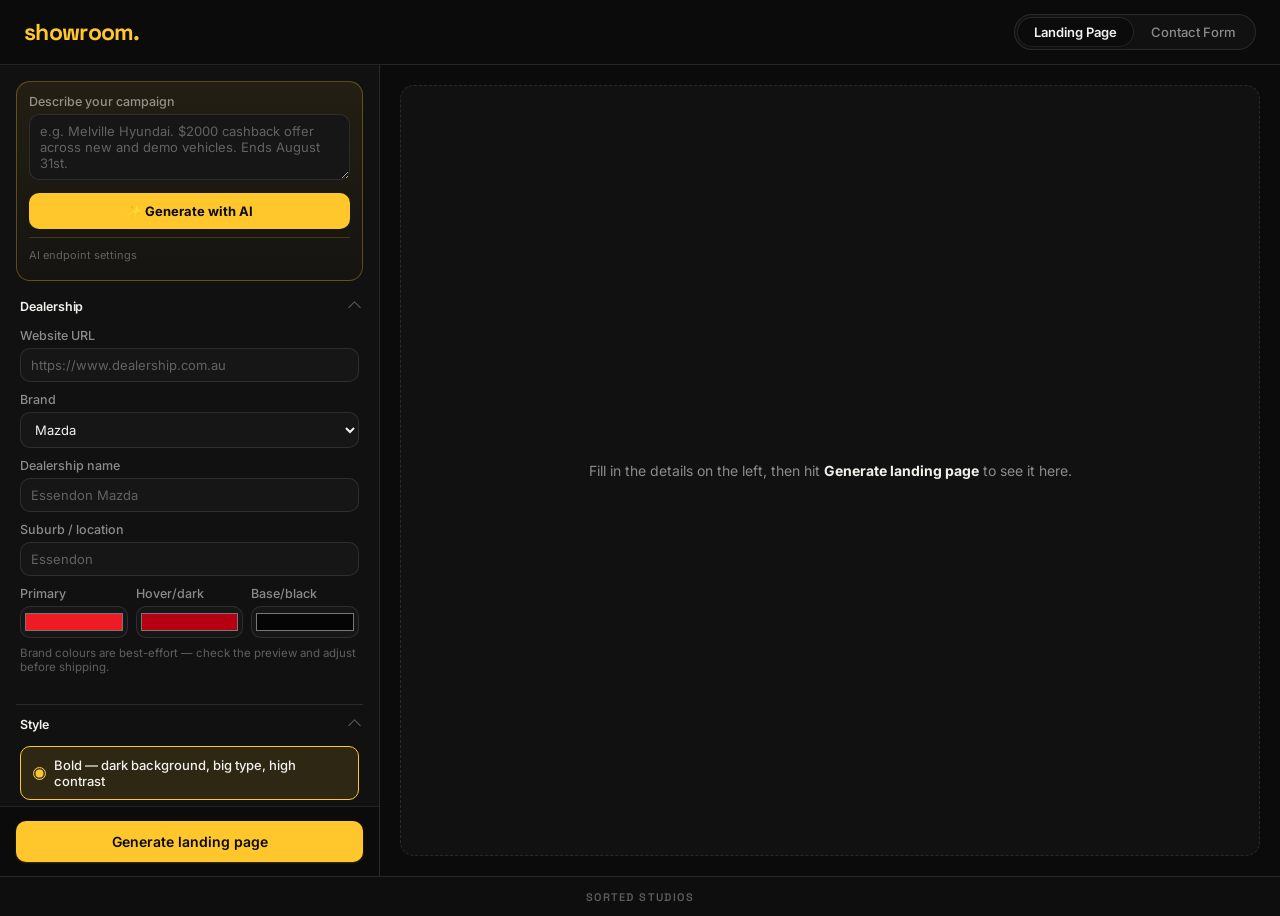
==== index.html @ 216605c6 "Add AI campaign-brief auto-fill: Cloudflare Worker (Workers AI) + wizard integration" ====
<!DOCTYPE html>
<html lang="en">
<head>
<meta charset="UTF-8">
<meta name="viewport" content="width=device-width, initial-scale=1.0">
<title>showroom. — by sorted.</title>
<link rel="preconnect" href="https://fonts.googleapis.com">
<link rel="preconnect" href="https://fonts.gstatic.com" crossorigin>
<link href="https://fonts.googleapis.com/css2?family=Space+Grotesk:wght@500;600;700&family=Inter:wght@400;500;600&display=swap" rel="stylesheet">
<link rel="stylesheet" href="css/app.css">
<link rel="icon" href="assets/sorted-mark.svg">
</head>
<body>

<header class="app-header">
    <span class="brand-name">showroom.</span>
    <nav class="tabs">
        <button class="tab-btn active" data-tab="landing">Landing Page</button>
        <button class="tab-btn" data-tab="form">Contact Form</button>
    </nav>
</header>

<main>

<!-- ============ LANDING PAGE TAB ============ -->
<section id="panel-landing" class="tab-panel active app-grid">
    <div class="form-col">
        <div class="form-col-scroll">

        <div class="ai-brief">
            <label>Describe your campaign
                <textarea id="aiBrief" rows="3" placeholder="e.g. Melville Hyundai. $2000 cashback offer across new and demo vehicles. Ends August 31st."></textarea>
            </label>
            <button type="button" id="aiGenerateBtn" class="ai-btn">✨ Generate with AI</button>
            <p class="hint" id="aiStatus"></p>
            <details class="ai-settings">
                <summary>AI endpoint settings</summary>
                <label>Worker URL
                    <input type="text" id="aiEndpoint" placeholder="https://showroom-ai.your-subdomain.workers.dev">
                </label>
                <p class="hint">Saved in this browser only. See worker/README.md for how to deploy your own.</p>
            </details>
        </div>

        <details class="section" open>
            <summary>Dealership</summary>
            <div class="section-body">
                <label>Website URL
                    <input type="text" id="websiteUrl" placeholder="https://www.dealership.com.au">
                </label>
                <label>Brand
                    <select id="brandName"></select>
                </label>
                <label>Dealership name
                    <input type="text" id="dealershipName" placeholder="Essendon Mazda">
                </label>
                <label>Suburb / location
                    <input type="text" id="suburb" placeholder="Essendon">
                </label>
                <div class="colour-row">
                    <label>Primary <input type="color" id="colourPrimary"></label>
                    <label>Hover/dark <input type="color" id="colourDark"></label>
                    <label>Base/black <input type="color" id="colourBlack"></label>
                </div>
                <p class="hint">Brand colours are best-effort — check the preview and adjust before shipping.</p>
            </div>
        </details>

        <details class="section" open>
            <summary>Style</summary>
            <div class="section-body">
                <label class="radio"><input type="radio" name="style" value="bold" checked> Bold — dark background, big type, high contrast</label>
                <label class="radio"><input type="radio" name="style" value="slick"> Slick — white background, brand accents only, minimal</label>
            </div>
        </details>

        <details class="section">
            <summary>Hero</summary>
            <div class="section-body">
                <label class="checkbox"><input type="checkbox" id="urgencyEnabled" data-toggle="urgencyFields"> Urgency badge</label>
                <div class="dep-fields" id="urgencyFields">
                    <label>Urgency badge text
                        <input type="text" id="urgencyText" placeholder="e.g. 5 Days Left">
                    </label>
                </div>
                <label>Brand line (small text above heading)
                    <input type="text" id="heroBrandLine" placeholder="e.g. End of Financial Year">
                </label>
                <label>Heading
                    <input type="text" id="heading" placeholder="e.g. Massive Savings">
                </label>
                <label>Subheading
                    <input type="text" id="subheading" placeholder="e.g. On Now">
                </label>
                <label>Paragraph
                    <textarea id="paragraph" placeholder="e.g. Don't miss your chance to save big before EOFY ends."></textarea>
                </label>
                <label class="checkbox"><input type="checkbox" id="dateBannerEnabled" checked data-toggle="dateBannerFields"> Date banner</label>
                <div class="dep-fields" id="dateBannerFields">
                    <label>Date banner text
                        <input type="text" id="dateBannerText" placeholder="e.g. Ends 30 June">
                    </label>
                </div>
            </div>
        </details>

        <details class="section">
            <summary>Call to action</summary>
            <div class="section-body">
                <label>Primary button text
                    <input type="text" id="ctaPrimaryText" placeholder="e.g. Enquire Now">
                </label>
                <label>Primary button links to
                    <select id="ctaPrimaryType">
                        <option value="url">External URL</option>
                        <option value="stock">First stock section</option>
                        <option value="enquire">Contact form</option>
                    </select>
                </label>
                <div class="dep-fields" id="ctaPrimaryUrlField">
                    <label>URL
                        <input type="text" id="ctaPrimaryHref" placeholder="https://... or /stock">
                    </label>
                </div>
                <label class="checkbox"><input type="checkbox" id="ctaSecondaryEnabled" data-toggle="ctaSecondaryFields"> Secondary button</label>
                <div class="dep-fields" id="ctaSecondaryFields">
                    <label>Secondary button text
                        <input type="text" id="ctaSecondaryText" placeholder="e.g. Browse Stock">
                    </label>
                    <label>Secondary button links to
                        <select id="ctaSecondaryType">
                            <option value="url">External URL</option>
                            <option value="stock">First stock section</option>
                            <option value="enquire">Contact form</option>
                        </select>
                    </label>
                    <div class="dep-fields" id="ctaSecondaryUrlField">
                        <label>URL
                            <input type="text" id="ctaSecondaryHref" placeholder="https://... or /stock">
                        </label>
                    </div>
                </div>
            </div>
        </details>

        <details class="section">
            <summary>Offers</summary>
            <div class="section-body">
                <label class="checkbox"><input type="checkbox" id="offersEnabled" data-toggle="offersFields"> Include offers panel</label>
                <div class="dep-fields" id="offersFields">
                    <label>Panel heading
                        <input type="text" id="offerHeading" placeholder="e.g. Why Buy Now">
                    </label>
                    <label>Panel intro
                        <textarea id="offerIntro" placeholder="e.g. Take advantage of these limited-time offers before they're gone."></textarea>
                    </label>
                    <div id="offersList"></div>
                    <button type="button" id="addOfferBtn" class="add-btn">+ Add offer</button>
                    <p class="hint">Up to 6 offer cards.</p>
                    <label class="checkbox"><input type="checkbox" id="financeEnabled" data-toggle="financeFields"> Finance teaser box</label>
                    <div class="dep-fields" id="financeFields">
                        <label>Finance headline
                            <input type="text" id="financeHeadline" placeholder="e.g. From $99/week">
                        </label>
                        <label>Finance text
                            <input type="text" id="financeText" placeholder="e.g. Speak to our finance team for a tailored quote.">
                        </label>
                    </div>
                </div>
            </div>
        </details>

        <details class="section">
            <summary>Stock slider</summary>
            <div class="section-body">
                <label class="checkbox"><input type="checkbox" id="stockEnabled" checked data-toggle="stockFields"> Include stock section</label>
                <div class="dep-fields" id="stockFields">
                    <div id="stockRows"></div>
                    <button type="button" id="addStockBtn" class="add-btn">+ Add another slider</button>
                    <p class="hint">Up to 10 stock sliders.</p>
                </div>
            </div>
        </details>

        <details class="section">
            <summary>Closing panel</summary>
            <div class="section-body">
                <label class="checkbox"><input type="checkbox" id="endingEnabled" checked data-toggle="endingFields"> Include closing panel</label>
                <div class="dep-fields" id="endingFields">
                    <label>Heading
                        <input type="text" id="endingHeading" placeholder="e.g. Don't Miss Out">
                    </label>
                    <label>Text
                        <textarea id="endingText" placeholder="e.g. Offer ends soon — enquire today to secure your vehicle."></textarea>
                    </label>
                </div>
            </div>
        </details>

        <details class="section">
            <summary>Terms &amp; conditions</summary>
            <div class="section-body">
                <label class="checkbox"><input type="checkbox" id="tcsEnabled" checked data-toggle="tcsFields"> Include T&amp;Cs</label>
                <div class="dep-fields" id="tcsFields">
                    <label>Heading
                        <input type="text" id="tcsHeading" placeholder="e.g. Terms &amp; Conditions">
                    </label>
                    <label>Items (one per line)
                        <textarea id="tcsItems" rows="4" placeholder="e.g. Offer valid while stocks last."></textarea>
                    </label>
                    <label class="checkbox"><input type="checkbox" id="tcsAccordion"> Show as collapsible accordion</label>
                </div>
            </div>
        </details>

        </div>

        <div class="generate-bar">
            <button id="generateBtn" class="generate-btn">Generate landing page</button>
        </div>
    </div>

    <div class="preview-col">
        <div id="previewPlaceholder" class="preview-placeholder">
            <p>Fill in the details on the left, then hit <strong>Generate landing page</strong> to see it here.</p>
        </div>
        <div id="previewContent" class="preview-content" hidden>
            <div class="preview-frame-wrap">
                <iframe id="previewFrame" title="Live preview"></iframe>
            </div>
            <div class="code-output">
                <div class="code-toolbar">
                    <span>Generated code</span>
                    <button id="copyLandingCode">Copy code</button>
                </div>
                <textarea id="landingCodeOutput" readonly></textarea>
            </div>
        </div>
    </div>
</section>

<!-- ============ CONTACT FORM TAB ============ -->
<section id="panel-form" class="tab-panel app-grid">
    <div class="form-col">
        <div class="form-col-scroll">
        <details class="section" open>
            <summary>Fields</summary>
            <div class="section-body">
                <div id="formFieldsList"></div>
                <button id="addFieldBtn" type="button" class="add-btn">+ Add field</button>
            </div>
        </details>
        <details class="section" open>
            <summary>Options</summary>
            <div class="section-body">
                <label>Submit button label
                    <input type="text" id="submitLabel" value="Submit Enquiry">
                </label>
                <label class="checkbox"><input type="checkbox" id="departmentEnabled" data-toggle="departmentFields"> Hidden department field</label>
                <div class="dep-fields" id="departmentFields">
                    <label>Department value
                        <input type="text" id="departmentValue" value="Sales">
                    </label>
                </div>
            </div>
        </details>
        </div>
    </div>
    <div class="preview-col">
        <div class="code-output">
            <div class="code-toolbar">
                <span>Website Form HTML</span>
                <button id="copyFormCode">Copy code</button>
            </div>
            <textarea id="formCodeOutput" readonly rows="14"></textarea>
        </div>
        <div class="code-output">
            <div class="code-toolbar">
                <span>Email Template HTML</span>
                <button id="copyEmailCode">Copy code</button>
            </div>
            <textarea id="emailCodeOutput" readonly rows="14"></textarea>
        </div>
    </div>
</section>

</main>

<footer class="app-footer">
    <span>sorted studios</span>
</footer>

<script src="js/brands.js"></script>
<script src="js/templates.js"></script>
<script src="js/formgen.js"></script>
<script src="js/main.js"></script>
</body>
</html>
---- css/app.css ----
:root {
    --bg: #0B0B0B;
    --surface: #111111;
    --surface-input: #161616;
    --border: rgba(255,255,255,0.10);
    --border-strong: rgba(255,255,255,0.18);
    --text: #F2F1EE;
    --text-muted: rgba(242,241,238,0.55);
    --text-faint: rgba(242,241,238,0.35);
    --accent: #FFC72C;
    --accent-hover: #FFD558;
    --accent-soft: rgba(255,199,44,0.12);
    --danger: #ff6b6b;
    --radius: 10px;
    --radius-lg: 14px;
    font-family: Inter, -apple-system, BlinkMacSystemFont, "Segoe UI", Roboto, Helvetica, Arial, sans-serif;
}

* { box-sizing: border-box; }

[hidden] { display: none !important; }

body {
    margin: 0;
    background: var(--bg);
    color: var(--text);
    -webkit-font-smoothing: antialiased;
}

.app-header {
    display: flex;
    align-items: center;
    justify-content: space-between;
    padding: 14px 24px;
    border-bottom: 1px solid var(--border);
    position: sticky;
    top: 0;
    background: var(--bg);
    z-index: 10;
}

.brand-name {
    font-family: 'Space Grotesk', sans-serif;
    font-weight: 700;
    font-size: 23px;
    letter-spacing: -0.03em;
    color: var(--accent);
    line-height: 1;
}

.tabs {
    display: flex;
    gap: 2px;
    background: var(--surface);
    border: 1px solid var(--border);
    border-radius: 999px;
    padding: 3px;
}

.tab-btn {
    background: transparent;
    border: none;
    color: var(--text-muted);
    padding: 6px 16px;
    border-radius: 999px;
    cursor: pointer;
    font-size: 13px;
    font-weight: 500;
    transition: background 0.15s ease, color 0.15s ease;
}

.tab-btn:hover { color: var(--text); }

.tab-btn.active {
    background: var(--bg);
    color: var(--text);
    font-weight: 600;
    box-shadow: 0 1px 2px rgba(0,0,0,0.3), 0 0 0 1px var(--border);
}

.tab-panel { display: none; }
.tab-panel.active { display: grid; }

.app-grid {
    grid-template-columns: 380px 1fr;
    gap: 0;
    height: calc(100vh - 49px - 40px);
}

.form-col {
    display: flex;
    flex-direction: column;
    border-right: 1px solid var(--border);
    background: var(--surface);
    min-height: 0;
}

.form-col-scroll {
    overflow-y: auto;
    padding: 12px 16px;
    flex: 1 1 auto;
    min-height: 0;
}

.generate-bar {
    padding: 14px 16px;
    border-top: 1px solid var(--border);
    background: var(--bg);
}

.generate-btn {
    width: 100%;
    background: var(--accent);
    color: #0B0B0B;
    border: none;
    border-radius: var(--radius);
    padding: 12px;
    font-weight: 600;
    font-size: 14px;
    cursor: pointer;
    transition: background 0.15s ease;
    box-shadow: 0 1px 2px rgba(255,199,44,0.2);
}

.generate-btn:hover { background: var(--accent-hover); }
.generate-btn:active { transform: translateY(1px); }

.section {
    border-bottom: 1px solid var(--border);
}

.section summary {
    padding: 12px 4px;
    font-size: 12.5px;
    color: var(--text);
    font-weight: 600;
    cursor: pointer;
    list-style: none;
    display: flex;
    align-items: center;
    justify-content: space-between;
    letter-spacing: -0.005em;
}

.section summary::-webkit-details-marker { display: none; }

.section summary::after {
    content: "";
    width: 8px;
    height: 8px;
    border-right: 1.5px solid var(--text-faint);
    border-bottom: 1.5px solid var(--text-faint);
    transform: rotate(45deg);
    margin-top: -4px;
    transition: transform 0.15s ease;
}

.section[open] summary::after { transform: rotate(-135deg); margin-top: 2px; }

.section summary:hover::after { border-color: var(--accent); }

.section-body { padding: 2px 4px 18px; }

label {
    display: block;
    font-size: 12.5px;
    color: var(--text-muted);
    margin-bottom: 10px;
    font-weight: 500;
}

label.checkbox, label.radio {
    display: flex;
    align-items: center;
    gap: 8px;
    color: var(--text);
    font-size: 13px;
    font-weight: 500;
}

label.checkbox input, label.radio input { width: auto; margin: 0; accent-color: var(--accent); }

label.radio {
    border: 1px solid var(--border);
    border-radius: var(--radius);
    padding: 10px 12px;
    margin-bottom: 8px;
    background: var(--surface-input);
    cursor: pointer;
    transition: border-color 0.15s ease, background 0.15s ease;
}

label.radio:has(input:checked) {
    border-color: var(--accent);
    background: var(--accent-soft);
}

label.radio:hover { border-color: var(--border-strong); }

input[type="text"], input[type="email"], input[type="tel"], input[type="number"], select, textarea {
    width: 100%;
    margin-top: 5px;
    padding: 8px 10px;
    background: var(--surface-input);
    border: 1px solid var(--border);
    border-radius: var(--radius);
    color: var(--text);
    font-size: 13px;
    font-family: inherit;
    transition: border-color 0.15s ease, box-shadow 0.15s ease;
}

input:focus, select:focus, textarea:focus {
    outline: none;
    border-color: var(--accent);
    box-shadow: 0 0 0 3px var(--accent-soft);
}

input::placeholder, textarea::placeholder { color: var(--text-faint); }

textarea { resize: vertical; min-height: 52px; }

input[type="color"] {
    width: 100%;
    height: 32px;
    padding: 2px;
    margin-top: 5px;
    background: var(--surface-input);
    border: 1px solid var(--border);
    border-radius: var(--radius);
    cursor: pointer;
}

.colour-row {
    display: grid;
    grid-template-columns: repeat(3, 1fr);
    gap: 8px;
}

.hint { font-size: 11.5px; color: var(--text-faint); margin: -2px 0 12px; }

.dep-fields {
    padding-left: 12px;
    margin: 4px 0 10px;
    border-left: 2px solid var(--border);
}

.offer-row, .stock-row, .field-row {
    border: 1px solid var(--border);
    border-radius: var(--radius);
    padding: 10px;
    margin-bottom: 8px;
    background: var(--surface-input);
}

.offer-row-head, .field-row-head {
    display: flex;
    justify-content: space-between;
    align-items: center;
    margin-bottom: 6px;
}

.offer-row-head span, .field-row-head strong {
    font-size: 11px;
    text-transform: uppercase;
    letter-spacing: 0.05em;
    color: var(--text-faint);
    font-weight: 700;
}

button { cursor: pointer; font-family: inherit; }

.remove-btn {
    background: transparent;
    border: 1px solid var(--border);
    color: var(--text-muted);
    border-radius: 7px;
    padding: 3px 9px;
    font-size: 11px;
    font-weight: 500;
    transition: border-color 0.15s ease, color 0.15s ease;
}

.remove-btn:hover { color: var(--danger); border-color: var(--danger); }
.remove-btn:disabled { opacity: 0.35; cursor: not-allowed; }
.remove-btn:disabled:hover { color: var(--text-muted); border-color: var(--border); }

.add-btn {
    background: transparent;
    color: var(--accent);
    border: 1px dashed var(--border-strong);
    border-radius: var(--radius);
    padding: 9px 14px;
    font-weight: 600;
    font-size: 12.5px;
    width: 100%;
    margin-top: 2px;
    transition: border-color 0.15s ease, background 0.15s ease;
}

.add-btn:hover { border-color: var(--accent); background: var(--accent-soft); }
.add-btn:disabled { opacity: 0.35; cursor: not-allowed; }
.add-btn:disabled:hover { border-color: var(--border-strong); background: transparent; }

.preview-col {
    display: flex;
    flex-direction: column;
    padding: 20px;
    gap: 14px;
    overflow-y: auto;
    min-height: 0;
    background: var(--bg);
}

.preview-placeholder {
    flex: 1 1 auto;
    display: flex;
    align-items: center;
    justify-content: center;
    text-align: center;
    border: 1px dashed var(--border);
    border-radius: var(--radius-lg);
    color: var(--text-muted);
    font-size: 14px;
    padding: 40px;
    background: var(--surface);
}

.preview-placeholder strong { color: var(--text); }

.preview-content {
    display: flex;
    flex-direction: column;
    gap: 14px;
    flex: 1 1 auto;
    min-height: 0;
}

.preview-frame-wrap {
    flex: 1 1 auto;
    min-height: 320px;
    border: 1px solid var(--border);
    border-radius: var(--radius-lg);
    overflow: hidden;
    background: #fff;
    box-shadow: 0 1px 3px rgba(0,0,0,0.3);
}

#previewFrame {
    width: 100%;
    height: 100%;
    min-height: 500px;
    border: 0;
}

.code-output {
    border: 1px solid var(--border);
    border-radius: var(--radius-lg);
    overflow: hidden;
    background: #101012;
}

.code-toolbar {
    display: flex;
    justify-content: space-between;
    align-items: center;
    padding: 9px 14px;
    border-bottom: 1px solid rgba(255,255,255,0.08);
    font-size: 11px;
    color: rgba(255,255,255,0.5);
    text-transform: uppercase;
    letter-spacing: 0.06em;
}

.code-toolbar button {
    background: rgba(255,199,44,0.14);
    color: var(--accent);
    border: none;
    border-radius: 6px;
    padding: 4px 10px;
    font-weight: 600;
    font-size: 12px;
    transition: background 0.15s ease;
}

.code-toolbar button:hover { background: rgba(255,199,44,0.24); }

.code-output textarea {
    width: 100%;
    min-height: 220px;
    border: 0;
    border-radius: 0;
    background: transparent;
    color: #9fe870;
    font-family: "SF Mono", Menlo, monospace;
    font-size: 12px;
    padding: 14px;
}

.app-footer {
    display: flex;
    align-items: center;
    justify-content: center;
    height: 40px;
    border-top: 1px solid var(--border);
    background: #0E0E0E;
}

.app-footer span {
    font-family: 'Space Grotesk', sans-serif;
    font-size: 11px;
    font-weight: 600;
    letter-spacing: 0.14em;
    text-transform: uppercase;
    color: var(--text-faint);
}

.ai-brief {
    border: 1px solid rgba(255,199,44,0.3);
    background: linear-gradient(180deg, rgba(255,199,44,0.08), rgba(255,199,44,0.02));
    border-radius: var(--radius-lg);
    padding: 12px 12px 14px;
    margin: 4px 0 6px;
}

.ai-btn {
    width: 100%;
    background: var(--accent);
    color: #0B0B0B;
    border: none;
    border-radius: var(--radius);
    padding: 10px;
    font-weight: 700;
    font-size: 13px;
    cursor: pointer;
    transition: background 0.15s ease, opacity 0.15s ease;
}

.ai-btn:hover { background: var(--accent-hover); }
.ai-btn:disabled { opacity: 0.55; cursor: not-allowed; }

.ai-brief .hint { margin: 8px 0 0; }

.ai-settings {
    margin-top: 8px;
    border-top: 1px solid rgba(255,199,44,0.18);
    padding-top: 6px;
}

.ai-settings summary {
    cursor: pointer;
    font-size: 11px;
    color: var(--text-faint);
    list-style: none;
    padding: 4px 0;
}

.ai-settings summary::-webkit-details-marker { display: none; }

.ai-settings label { margin-top: 8px; }

@media (max-width: 900px) {
    .app-grid { grid-template-columns: 1fr; height: auto; }
    .form-col { border-right: none; border-bottom: 1px solid var(--border); }
}
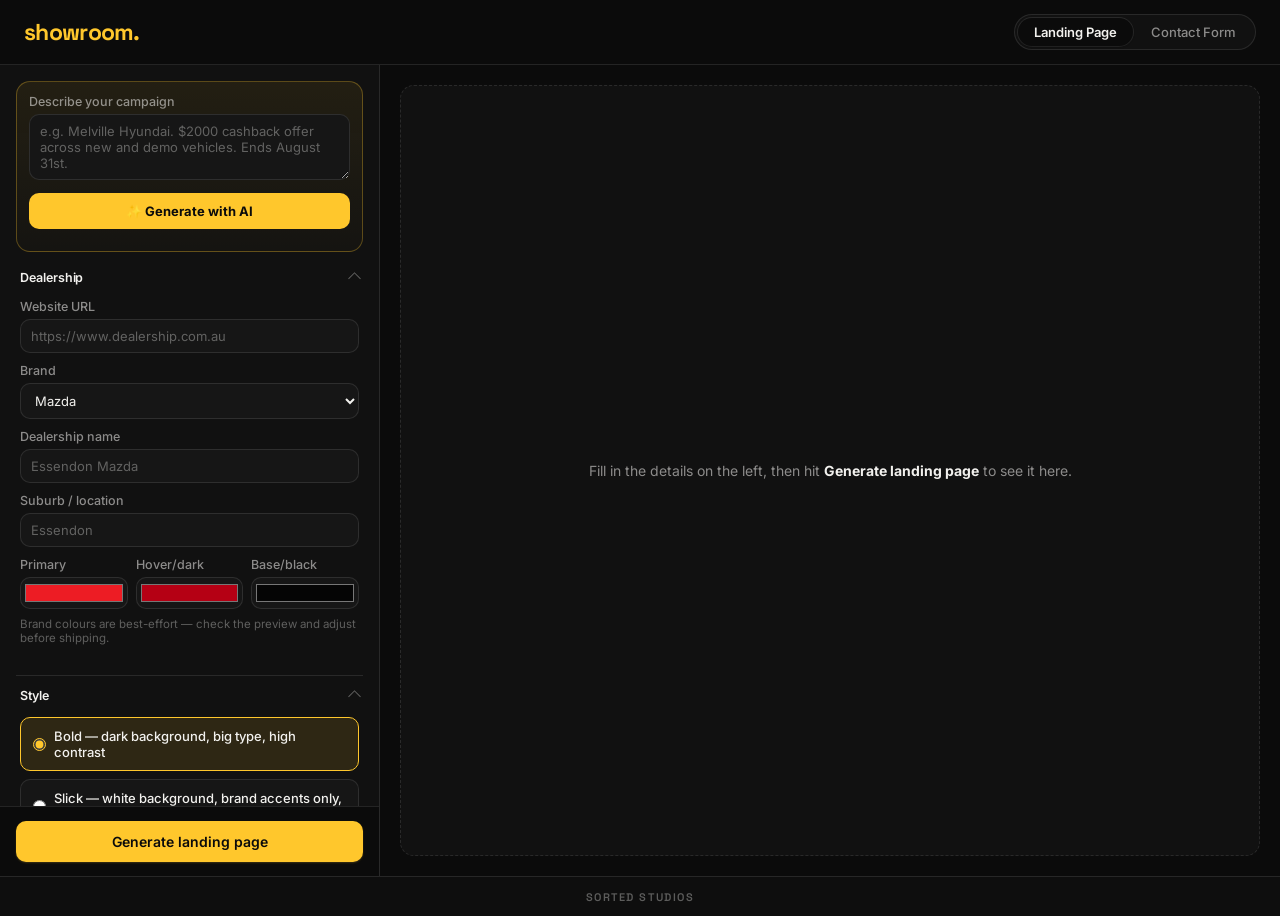
==== commit 54948ee1: "Move AI generation to a same-origin Pages Function (/api/generate) so it's protected by Cloudflare A" ====
--- a/index.html
+++ b/index.html
@@ -33,13 +33,6 @@
             </label>
             <button type="button" id="aiGenerateBtn" class="ai-btn">✨ Generate with AI</button>
             <p class="hint" id="aiStatus"></p>
-            <details class="ai-settings">
-                <summary>AI endpoint settings</summary>
-                <label>Worker URL
-                    <input type="text" id="aiEndpoint" placeholder="https://showroom-ai.your-subdomain.workers.dev">
-                </label>
-                <p class="hint">Saved in this browser only. See worker/README.md for how to deploy your own.</p>
-            </details>
         </div>
 
         <details class="section" open>
--- a/css/app.css
+++ b/css/app.css
@@ -441,24 +441,6 @@
 
 .ai-brief .hint { margin: 8px 0 0; }
 
-.ai-settings {
-    margin-top: 8px;
-    border-top: 1px solid rgba(255,199,44,0.18);
-    padding-top: 6px;
-}
-
-.ai-settings summary {
-    cursor: pointer;
-    font-size: 11px;
-    color: var(--text-faint);
-    list-style: none;
-    padding: 4px 0;
-}
-
-.ai-settings summary::-webkit-details-marker { display: none; }
-
-.ai-settings label { margin-top: 8px; }
-
 @media (max-width: 900px) {
     .app-grid { grid-template-columns: 1fr; height: auto; }
     .form-col { border-right: none; border-bottom: 1px solid var(--border); }
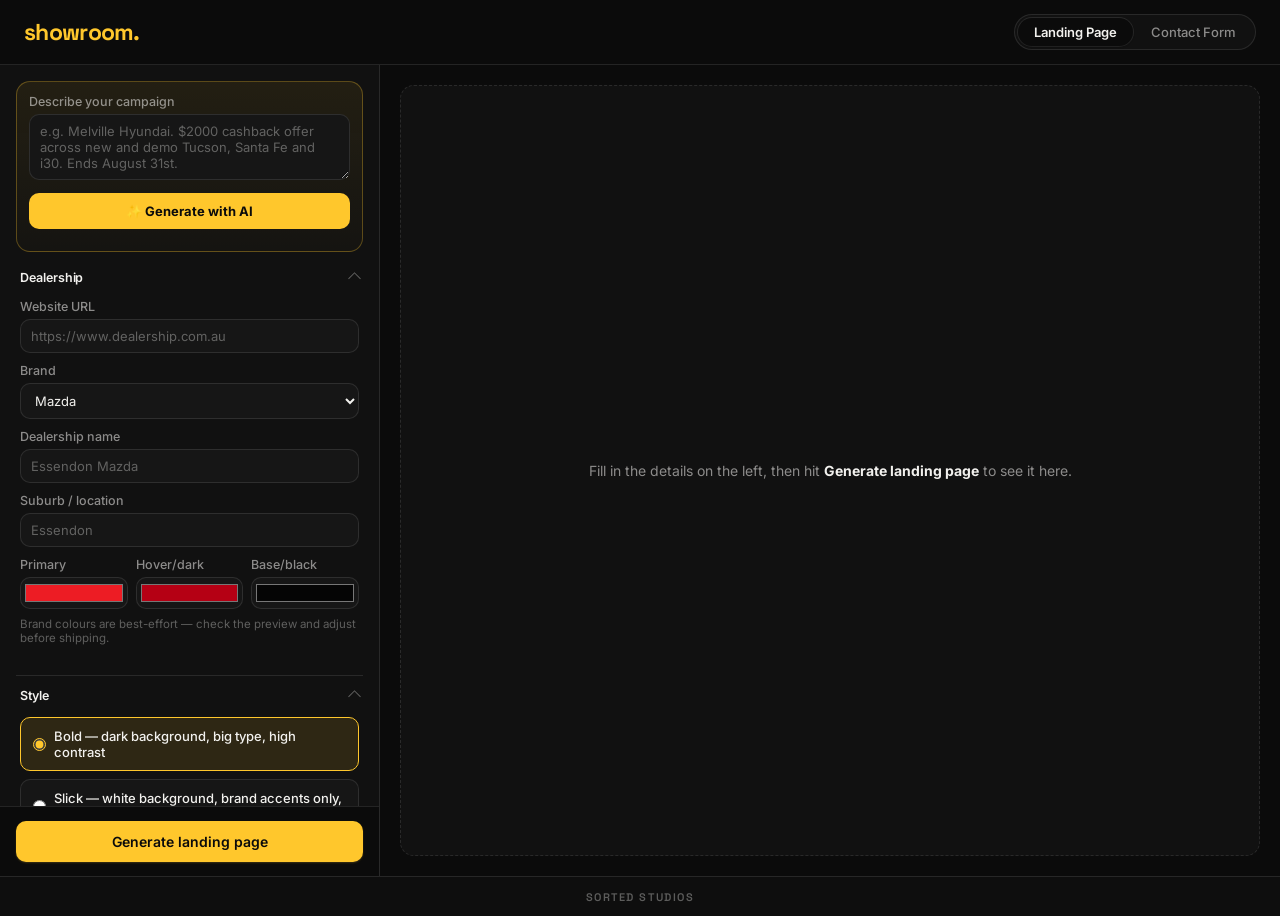
==== commit 6123c4c8: "Add contact form shortcode section and richer AI brief placeholder showing model/condition parsing" ====
--- a/index.html
+++ b/index.html
@@ -29,7 +29,7 @@
 
         <div class="ai-brief">
             <label>Describe your campaign
-                <textarea id="aiBrief" rows="3" placeholder="e.g. Melville Hyundai. $2000 cashback offer across new and demo vehicles. Ends August 31st."></textarea>
+                <textarea id="aiBrief" rows="3" placeholder="e.g. Melville Hyundai. $2000 cashback offer across new and demo Tucson, Santa Fe and i30. Ends August 31st."></textarea>
             </label>
             <button type="button" id="aiGenerateBtn" class="ai-btn">✨ Generate with AI</button>
             <p class="hint" id="aiStatus"></p>
@@ -132,6 +132,22 @@
                             <input type="text" id="ctaSecondaryHref" placeholder="https://... or /stock">
                         </label>
                     </div>
+                </div>
+            </div>
+        </details>
+
+        <details class="section">
+            <summary>Contact form</summary>
+            <div class="section-body">
+                <label class="checkbox"><input type="checkbox" id="formEnabled" data-toggle="formFields"> Include contact form section</label>
+                <div class="dep-fields" id="formFields">
+                    <label>Form shortcode
+                        <input type="text" id="formShortcode" placeholder='[ate-form title="Contact Form"]'>
+                    </label>
+                    <p class="hint">Create the form in WordPress first, then paste its shortcode here — it gets dropped straight into the generated code so it actually displays. Any button/link set to "Contact form" jumps to this section.</p>
+                    <label>Section heading
+                        <input type="text" id="formHeading" placeholder="e.g. Enquire Now">
+                    </label>
                 </div>
             </div>
         </details>
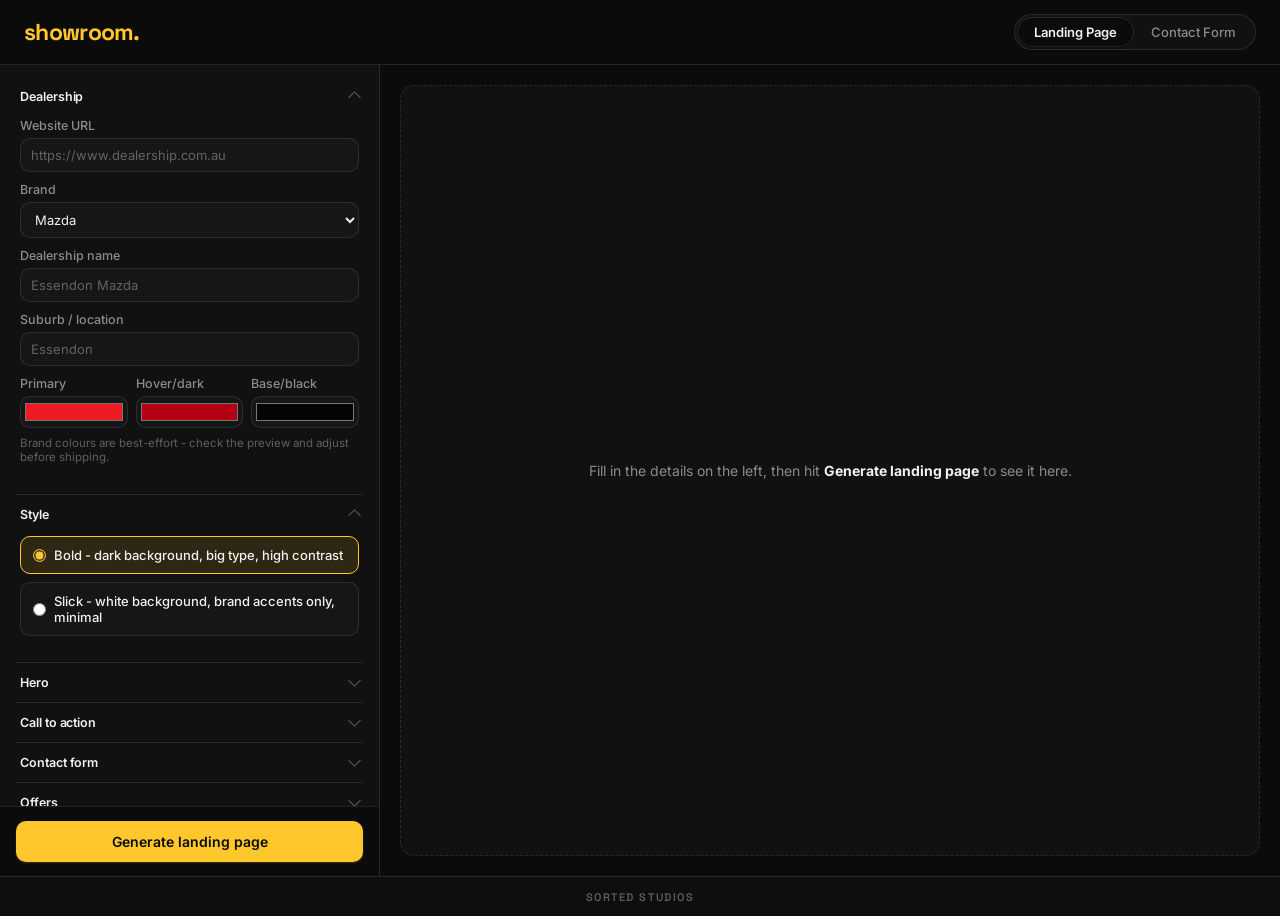
==== commit 0956fa27: "Remove AI campaign-brief feature entirely and strip em dashes from all page text, titles and code co" ====
--- a/index.html
+++ b/index.html
@@ -3,7 +3,7 @@
 <head>
 <meta charset="UTF-8">
 <meta name="viewport" content="width=device-width, initial-scale=1.0">
-<title>showroom. — by sorted.</title>
+<title>showroom. - by sorted.</title>
 <link rel="preconnect" href="https://fonts.googleapis.com">
 <link rel="preconnect" href="https://fonts.gstatic.com" crossorigin>
 <link href="https://fonts.googleapis.com/css2?family=Space+Grotesk:wght@500;600;700&family=Inter:wght@400;500;600&display=swap" rel="stylesheet">
@@ -27,14 +27,6 @@
     <div class="form-col">
         <div class="form-col-scroll">
 
-        <div class="ai-brief">
-            <label>Describe your campaign
-                <textarea id="aiBrief" rows="3" placeholder="e.g. Melville Hyundai. $2000 cashback offer across new and demo Tucson, Santa Fe and i30. Ends August 31st."></textarea>
-            </label>
-            <button type="button" id="aiGenerateBtn" class="ai-btn">✨ Generate with AI</button>
-            <p class="hint" id="aiStatus"></p>
-        </div>
-
         <details class="section" open>
             <summary>Dealership</summary>
             <div class="section-body">
@@ -55,15 +47,15 @@
                     <label>Hover/dark <input type="color" id="colourDark"></label>
                     <label>Base/black <input type="color" id="colourBlack"></label>
                 </div>
-                <p class="hint">Brand colours are best-effort — check the preview and adjust before shipping.</p>
+                <p class="hint">Brand colours are best-effort - check the preview and adjust before shipping.</p>
             </div>
         </details>
 
         <details class="section" open>
             <summary>Style</summary>
             <div class="section-body">
-                <label class="radio"><input type="radio" name="style" value="bold" checked> Bold — dark background, big type, high contrast</label>
-                <label class="radio"><input type="radio" name="style" value="slick"> Slick — white background, brand accents only, minimal</label>
+                <label class="radio"><input type="radio" name="style" value="bold" checked> Bold - dark background, big type, high contrast</label>
+                <label class="radio"><input type="radio" name="style" value="slick"> Slick - white background, brand accents only, minimal</label>
             </div>
         </details>
 
@@ -144,7 +136,7 @@
                     <label>Form shortcode
                         <input type="text" id="formShortcode" placeholder='[ate-form title="Contact Form"]'>
                     </label>
-                    <p class="hint">Create the form in WordPress first, then paste its shortcode here — it gets dropped straight into the generated code so it actually displays. Any button/link set to "Contact form" jumps to this section.</p>
+                    <p class="hint">Create the form in WordPress first, then paste its shortcode here - it gets dropped straight into the generated code so it actually displays. Any button/link set to "Contact form" jumps to this section.</p>
                     <label>Section heading
                         <input type="text" id="formHeading" placeholder="e.g. Enquire Now">
                     </label>
@@ -200,7 +192,7 @@
                         <input type="text" id="endingHeading" placeholder="e.g. Don't Miss Out">
                     </label>
                     <label>Text
-                        <textarea id="endingText" placeholder="e.g. Offer ends soon — enquire today to secure your vehicle."></textarea>
+                        <textarea id="endingText" placeholder="e.g. Offer ends soon - enquire today to secure your vehicle."></textarea>
                     </label>
                 </div>
             </div>
--- a/css/app.css
+++ b/css/app.css
@@ -415,32 +415,6 @@
     color: var(--text-faint);
 }
 
-.ai-brief {
-    border: 1px solid rgba(255,199,44,0.3);
-    background: linear-gradient(180deg, rgba(255,199,44,0.08), rgba(255,199,44,0.02));
-    border-radius: var(--radius-lg);
-    padding: 12px 12px 14px;
-    margin: 4px 0 6px;
-}
-
-.ai-btn {
-    width: 100%;
-    background: var(--accent);
-    color: #0B0B0B;
-    border: none;
-    border-radius: var(--radius);
-    padding: 10px;
-    font-weight: 700;
-    font-size: 13px;
-    cursor: pointer;
-    transition: background 0.15s ease, opacity 0.15s ease;
-}
-
-.ai-btn:hover { background: var(--accent-hover); }
-.ai-btn:disabled { opacity: 0.55; cursor: not-allowed; }
-
-.ai-brief .hint { margin: 8px 0 0; }
-
 @media (max-width: 900px) {
     .app-grid { grid-template-columns: 1fr; height: auto; }
     .form-col { border-right: none; border-bottom: 1px solid var(--border); }
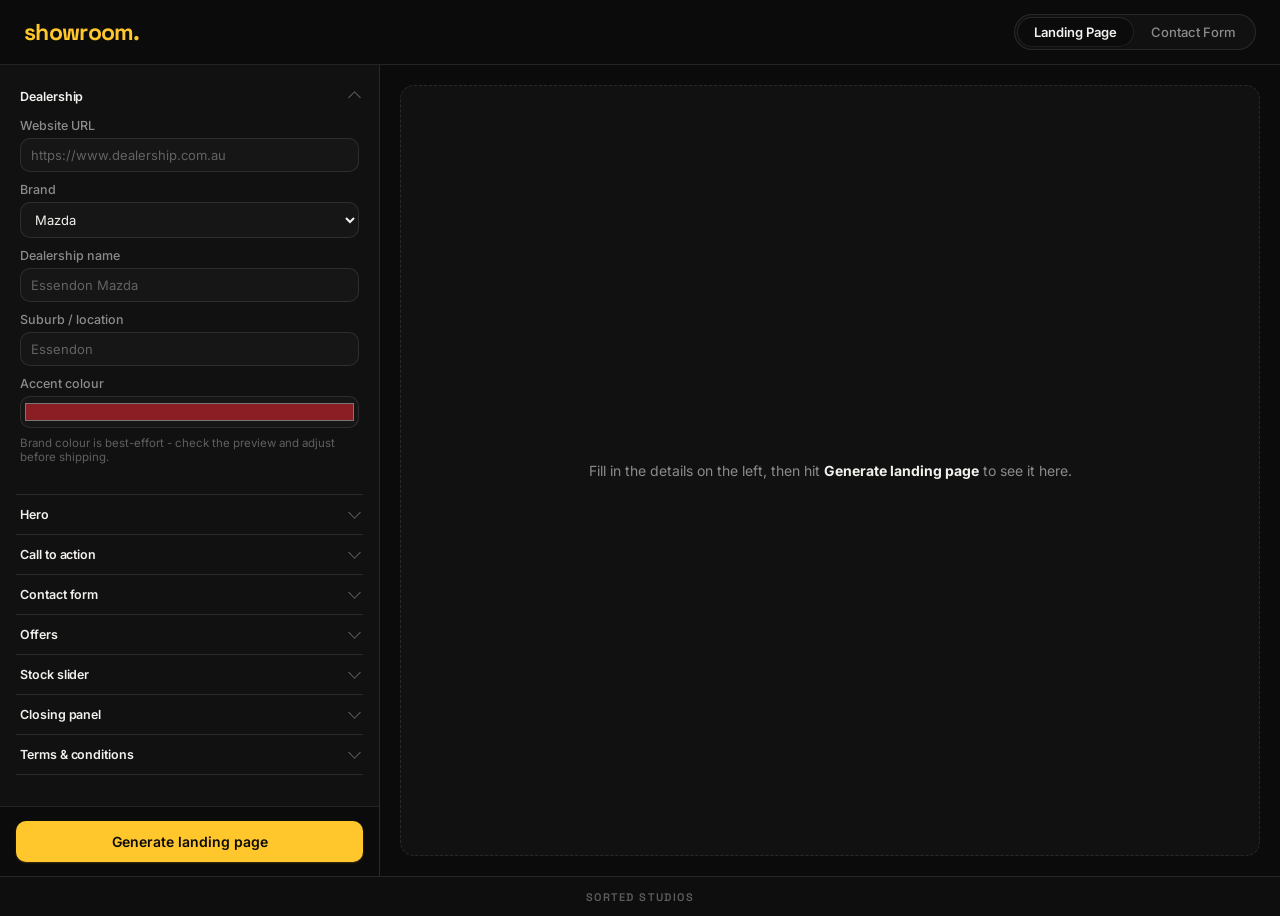
==== commit 0375bdc1: "Simplify to Slick-only styling with a single accent colour (Bold kept in code for a possible future " ====
--- a/index.html
+++ b/index.html
@@ -42,20 +42,10 @@
                 <label>Suburb / location
                     <input type="text" id="suburb" placeholder="Essendon">
                 </label>
-                <div class="colour-row">
-                    <label>Primary <input type="color" id="colourPrimary"></label>
-                    <label>Hover/dark <input type="color" id="colourDark"></label>
-                    <label>Base/black <input type="color" id="colourBlack"></label>
-                </div>
-                <p class="hint">Brand colours are best-effort - check the preview and adjust before shipping.</p>
-            </div>
-        </details>
-
-        <details class="section" open>
-            <summary>Style</summary>
-            <div class="section-body">
-                <label class="radio"><input type="radio" name="style" value="bold" checked> Bold - dark background, big type, high contrast</label>
-                <label class="radio"><input type="radio" name="style" value="slick"> Slick - white background, brand accents only, minimal</label>
+                <label>Accent colour
+                    <input type="color" id="colourPrimary">
+                </label>
+                <p class="hint">Brand colour is best-effort - check the preview and adjust before shipping.</p>
             </div>
         </details>
 
@@ -248,7 +238,13 @@
             <summary>Fields</summary>
             <div class="section-body">
                 <div id="formFieldsList"></div>
-                <button id="addFieldBtn" type="button" class="add-btn">+ Add field</button>
+                <div class="quick-add-row">
+                    <button type="button" class="quick-add-btn" data-quick="name">+ Full Name</button>
+                    <button type="button" class="quick-add-btn" data-quick="email">+ Email</button>
+                    <button type="button" class="quick-add-btn" data-quick="phone">+ Mobile</button>
+                    <button type="button" class="quick-add-btn" data-quick="select">+ Dropdown</button>
+                    <button type="button" class="quick-add-btn" data-quick="message">+ Message</button>
+                </div>
             </div>
         </details>
         <details class="section" open>
@@ -266,21 +262,30 @@
             </div>
         </details>
         </div>
+
+        <div class="generate-bar">
+            <button id="generateFormBtn" class="generate-btn">Generate form code</button>
+        </div>
     </div>
     <div class="preview-col">
-        <div class="code-output">
-            <div class="code-toolbar">
-                <span>Website Form HTML</span>
-                <button id="copyFormCode">Copy code</button>
-            </div>
-            <textarea id="formCodeOutput" readonly rows="14"></textarea>
-        </div>
-        <div class="code-output">
-            <div class="code-toolbar">
-                <span>Email Template HTML</span>
-                <button id="copyEmailCode">Copy code</button>
-            </div>
-            <textarea id="emailCodeOutput" readonly rows="14"></textarea>
+        <div id="formPreviewPlaceholder" class="preview-placeholder">
+            <p>Add your fields on the left, then hit <strong>Generate form code</strong> to see it here.</p>
+        </div>
+        <div id="formPreviewContent" class="preview-content" hidden>
+            <div class="code-output">
+                <div class="code-toolbar">
+                    <span>Website Form HTML</span>
+                    <button id="copyFormCode">Copy code</button>
+                </div>
+                <textarea id="formCodeOutput" readonly rows="14"></textarea>
+            </div>
+            <div class="code-output">
+                <div class="code-toolbar">
+                    <span>Email Template HTML</span>
+                    <button id="copyEmailCode">Copy code</button>
+                </div>
+                <textarea id="emailCodeOutput" readonly rows="14"></textarea>
+            </div>
         </div>
     </div>
 </section>
--- a/css/app.css
+++ b/css/app.css
@@ -231,12 +231,6 @@
     cursor: pointer;
 }
 
-.colour-row {
-    display: grid;
-    grid-template-columns: repeat(3, 1fr);
-    gap: 8px;
-}
-
 .hint { font-size: 11.5px; color: var(--text-faint); margin: -2px 0 12px; }
 
 .dep-fields {
@@ -301,6 +295,40 @@
 .add-btn:hover { border-color: var(--accent); background: var(--accent-soft); }
 .add-btn:disabled { opacity: 0.35; cursor: not-allowed; }
 .add-btn:disabled:hover { border-color: var(--border-strong); background: transparent; }
+
+.quick-add-row {
+    display: flex;
+    flex-wrap: wrap;
+    gap: 6px;
+    margin-top: 4px;
+}
+
+.quick-add-btn {
+    background: transparent;
+    color: var(--accent);
+    border: 1px dashed var(--border-strong);
+    border-radius: 999px;
+    padding: 6px 12px;
+    font-weight: 600;
+    font-size: 12px;
+    transition: border-color 0.15s ease, background 0.15s ease;
+}
+
+.quick-add-btn:hover { border-color: var(--accent); background: var(--accent-soft); }
+.quick-add-btn:disabled { opacity: 0.3; cursor: not-allowed; }
+.quick-add-btn:disabled:hover { border-color: var(--border-strong); background: transparent; }
+
+.f-options-list { margin-bottom: 8px; }
+
+.f-option-row {
+    display: flex;
+    align-items: center;
+    gap: 6px;
+    margin-bottom: 6px;
+}
+
+.f-option-row .f-option { margin-top: 0; }
+.f-option-row .remove-btn { flex: 0 0 auto; }
 
 .preview-col {
     display: flex;
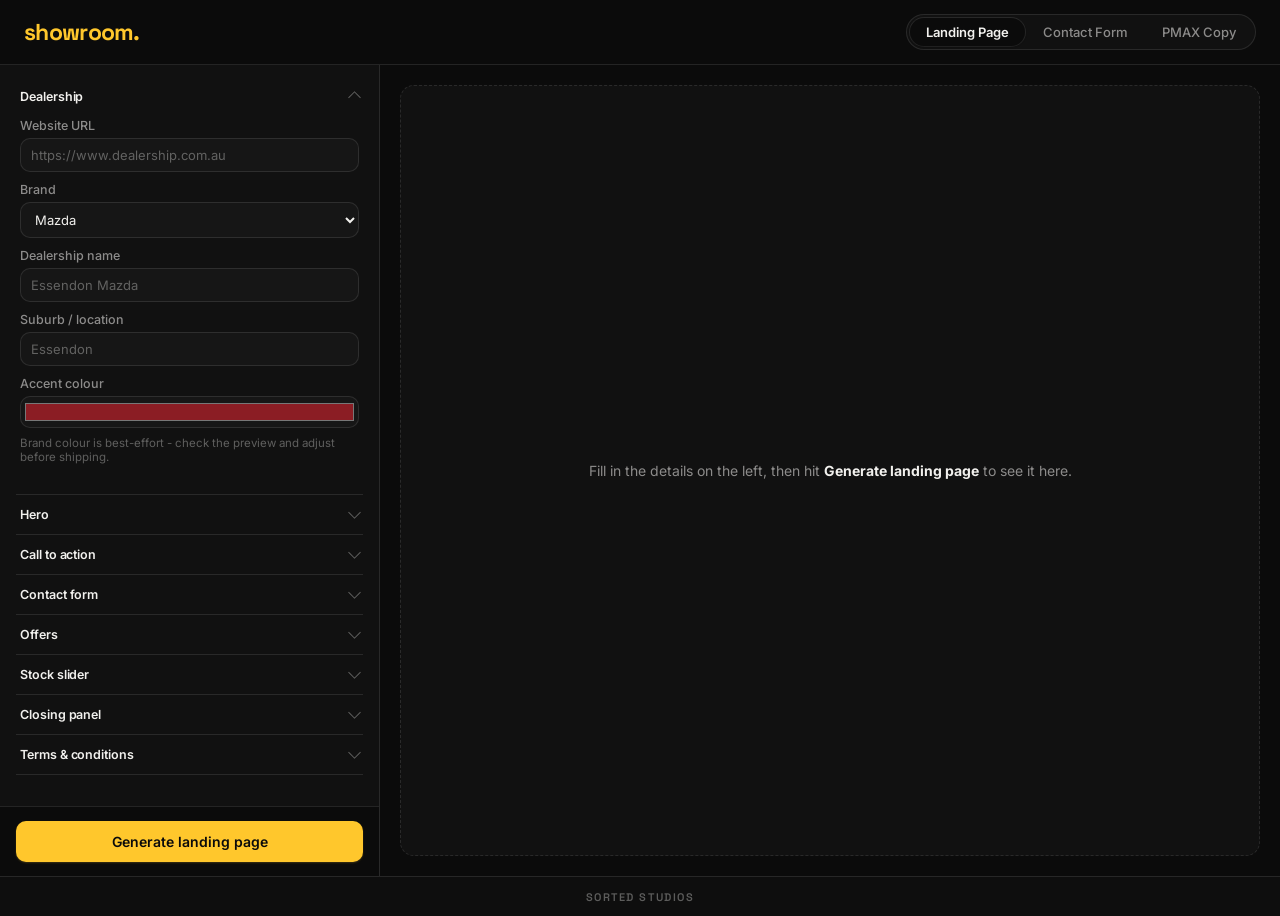
==== commit 7d845adc: "Add PMAX Copy tab: template/fragment-based ad copy generator, no AI, hard character-limit enforcemen" ====
--- a/index.html
+++ b/index.html
@@ -17,6 +17,7 @@
     <nav class="tabs">
         <button class="tab-btn active" data-tab="landing">Landing Page</button>
         <button class="tab-btn" data-tab="form">Contact Form</button>
+        <button class="tab-btn" data-tab="pmax">PMAX Copy</button>
     </nav>
 </header>
 
@@ -290,6 +291,77 @@
     </div>
 </section>
 
+<!-- ============ PMAX COPY TAB ============ -->
+<section id="panel-pmax" class="tab-panel app-grid">
+    <div class="form-col">
+        <div class="form-col-scroll">
+        <details class="section" open>
+            <summary>Offer details</summary>
+            <div class="section-body">
+                <label>Dealership name
+                    <input type="text" id="pmaxDealer" placeholder="e.g. Melville Hyundai">
+                </label>
+                <label>Model(s) - optional, comma-separated
+                    <input type="text" id="pmaxModels" placeholder="e.g. Tucson, Santa Fe">
+                </label>
+                <label>Offer type
+                    <select id="pmaxOfferType">
+                        <option value="cashback">Cashback</option>
+                        <option value="finance">Finance rate</option>
+                        <option value="clearance">Clearance / plate clearance</option>
+                        <option value="bonus">Bonus / free extra</option>
+                        <option value="general">General range / event</option>
+                    </select>
+                </label>
+                <label>Offer value
+                    <input type="text" id="pmaxOfferValue" placeholder="e.g. $2,000 or 3.9% or $99/week">
+                </label>
+                <label>Scope
+                    <select id="pmaxScope">
+                        <option value="all">All stock</option>
+                        <option value="selected">Selected models</option>
+                        <option value="new">New only</option>
+                        <option value="demo">Demo only</option>
+                        <option value="newDemo">New &amp; Demo</option>
+                        <option value="used">Used</option>
+                    </select>
+                </label>
+                <label>Urgency
+                    <select id="pmaxUrgency">
+                        <option value="none">None</option>
+                        <option value="soft">Limited time</option>
+                        <option value="hard">Urgent - final days, last chance</option>
+                    </select>
+                </label>
+                <label>End date - optional
+                    <input type="text" id="pmaxEndDate" placeholder="e.g. 31 August">
+                </label>
+                <label class="checkbox"><input type="checkbox" id="pmaxTcs"> Include "T&amp;Cs apply" in descriptions</label>
+                <label class="checkbox"><input type="checkbox" id="pmaxDriveAway"> Drive away pricing</label>
+            </div>
+        </details>
+        </div>
+
+        <div class="generate-bar">
+            <button id="generatePmaxBtn" class="generate-btn">Generate PMAX copy</button>
+        </div>
+    </div>
+    <div class="preview-col">
+        <div id="pmaxPreviewPlaceholder" class="preview-placeholder">
+            <p>Fill in the offer details on the left, then hit <strong>Generate PMAX copy</strong> to see it here.</p>
+        </div>
+        <div id="pmaxPreviewContent" class="preview-content" hidden>
+            <div class="code-output">
+                <div class="code-toolbar">
+                    <span>PMAX Copy</span>
+                    <button id="copyPmaxCode">Copy code</button>
+                </div>
+                <textarea id="pmaxCodeOutput" readonly rows="24"></textarea>
+            </div>
+        </div>
+    </div>
+</section>
+
 </main>
 
 <footer class="app-footer">
@@ -299,6 +371,7 @@
 <script src="js/brands.js"></script>
 <script src="js/templates.js"></script>
 <script src="js/formgen.js"></script>
+<script src="js/pmaxgen.js"></script>
 <script src="js/main.js"></script>
 </body>
 </html>
